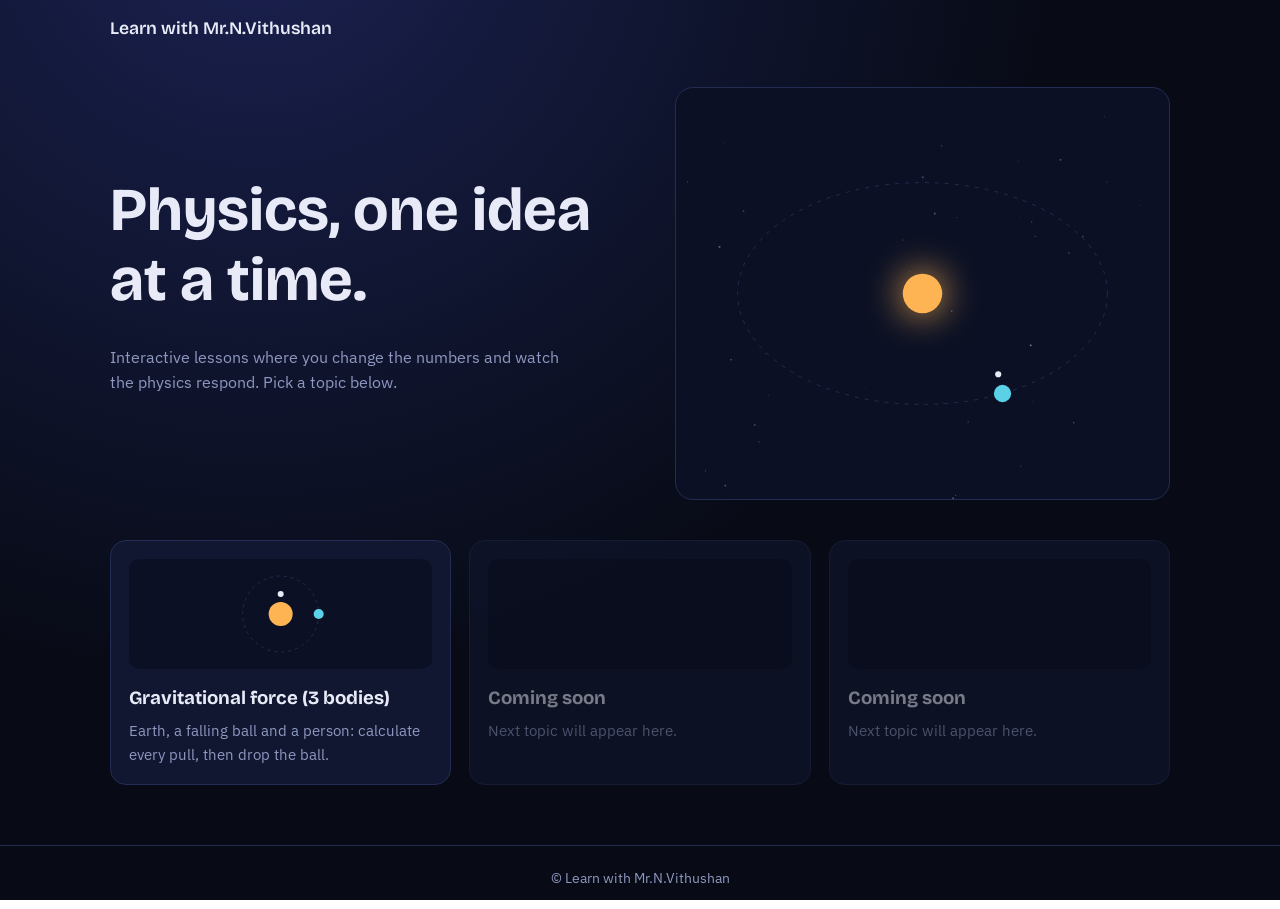
==== index.html @ 2456cb46 "Add files via upload" ====
<!DOCTYPE html><html lang="en"><head><meta charset="utf-8"><meta name="viewport" content="width=device-width,initial-scale=1">
<title>Learn with Mr.N.Vithushan</title>
<link rel="preconnect" href="https://fonts.googleapis.com"><link href="https://fonts.googleapis.com/css2?family=Bricolage+Grotesque:wght@600;700&family=IBM+Plex+Sans:wght@400;600&display=swap" rel="stylesheet">
<link rel="stylesheet" href="style.css"></head><body><div class="wrap">
<header class="top"><a href="index.html">Learn with Mr.N.Vithushan</a></header>
<section class="hero"><div><h1>Physics, one idea at a time.</h1><p>Interactive lessons where you change the numbers and watch the physics respond. Pick a topic below.</p></div>
<canvas id="hero" aria-label="Animation of a planet orbiting a star"></canvas></section>
<main class="grid">
<!-- ADD NEW TOPICS: copy one <a class="tile"> block, change the link, title and text -->
<a class="tile" href="gravity-3body.html"><svg viewBox="0 0 200 110" aria-hidden="true"><circle cx="100" cy="55" r="12" fill="#ffb454"/><circle cx="100" cy="55" r="38" fill="none" stroke="#232c52" stroke-dasharray="3 4"/><g class="orb"><circle cx="138" cy="55" r="5" fill="#5ad1e6"/></g><g class="orb orb2"><circle cx="100" cy="35" r="3" fill="#e8ebf7"/></g></svg>
<h3>Gravitational force (3 bodies)</h3><p>Earth, a falling ball and a person: calculate every pull, then drop the ball.</p></a>
<div class="tile soon"><svg viewBox="0 0 200 110"></svg><h3>Coming soon</h3><p>Next topic will appear here.</p></div>
<div class="tile soon"><svg viewBox="0 0 200 110"></svg><h3>Coming soon</h3><p>Next topic will appear here.</p></div>
</main></div><footer>© Learn with Mr.N.Vithushan</footer>
<script>
const c=document.getElementById('hero'),x=c.getContext('2d');let t=0;
function fit(){c.width=c.clientWidth*devicePixelRatio;c.height=c.clientHeight*devicePixelRatio}fit();addEventListener('resize',fit);
const st=Array.from({length:60},()=>[Math.random(),Math.random(),Math.random()*1.5+.3]);
function draw(){const W=c.width,H=c.height;x.clearRect(0,0,W,H);x.fillStyle='#8e98c0';
st.forEach(s=>{x.globalAlpha=.4+.4*Math.sin(t*2+s[0]*9);x.fillRect(s[0]*W,s[1]*H,s[2],s[2])});x.globalAlpha=1;
const cx=W/2,cy=H/2,u=W/400;
x.strokeStyle='#232c52';x.setLineDash([4,6]);x.beginPath();x.ellipse(cx,cy,150*u,90*u,0,0,7);x.stroke();x.setLineDash([]);
x.fillStyle='#ffb454';x.shadowColor='#ffb454';x.shadowBlur=30*u;x.beginPath();x.arc(cx,cy,16*u,0,7);x.fill();x.shadowBlur=0;
const a=t*1.2,px=cx+150*u*Math.cos(a),py=cy+90*u*Math.sin(a);
x.fillStyle='#5ad1e6';x.beginPath();x.arc(px,py,7*u,0,7);x.fill();
x.fillStyle='#e8ebf7';x.beginPath();x.arc(px+16*u*Math.cos(a*4),py+16*u*Math.sin(a*4),2.5*u,0,7);x.fill();
t+=.012;if(!matchMedia('(prefers-reduced-motion:reduce)').matches)requestAnimationFrame(draw)}draw();
</script></body></html>
---- style.css ----
:root{--bg:#080b16;--surf:#111731;--line:#232c52;--tx:#e8ebf7;--mute:#8e98c0;--amb:#ffb454;--cy:#5ad1e6}
*{box-sizing:border-box}html{scroll-behavior:smooth}
body{margin:0;background:radial-gradient(ellipse at 20% -10%,#1a2150 0,var(--bg) 55%) fixed;color:var(--tx);font:16px/1.6 'IBM Plex Sans',system-ui,sans-serif}
h1,h2,h3{font-family:'Bricolage Grotesque',sans-serif;line-height:1.15;margin:0 0 .5em}
a{color:var(--cy)}a:focus-visible,button:focus-visible,input:focus-visible,select:focus-visible{outline:2px solid var(--amb);outline-offset:2px}
.wrap{max-width:1100px;margin:0 auto;padding:0 20px}
header.top{display:flex;justify-content:space-between;align-items:center;padding:18px 0}
header.top a{color:var(--tx);text-decoration:none;font:600 1.1rem 'Bricolage Grotesque'}
.hero{display:grid;grid-template-columns:1.1fr 1fr;gap:20px;align-items:center;padding:30px 0 20px}
.hero h1{font-size:clamp(2.2rem,5vw,3.8rem)}.hero p{color:var(--mute);max-width:46ch}
.hero canvas{width:100%;aspect-ratio:1.2;border-radius:18px;background:#0b1024;border:1px solid var(--line)}
.grid{display:grid;grid-template-columns:repeat(auto-fill,minmax(260px,1fr));gap:18px;padding:20px 0 60px}
.tile{display:block;background:var(--surf);border:1px solid var(--line);border-radius:16px;padding:18px;text-decoration:none;color:var(--tx);transition:transform .2s,border-color .2s}
.tile:hover{transform:translateY(-4px);border-color:var(--amb)}
.tile svg{width:100%;height:110px;background:#0b1024;border-radius:10px;margin-bottom:12px}
.tile p{color:var(--mute);margin:0;font-size:.92rem}.tile.soon{opacity:.5;pointer-events:none}
.orb{transform-origin:100px 55px;animation:spin 6s linear infinite}.orb2{animation-duration:3s}
@keyframes spin{to{transform:rotate(360deg)}}
footer{border-top:1px solid var(--line);color:var(--mute);padding:20px 0;font-size:.9rem;text-align:center}
/* topic page */
.lab{display:grid;grid-template-columns:320px 1fr;gap:20px;padding-bottom:20px}
.panel{background:var(--surf);border:1px solid var(--line);border-radius:16px;padding:18px}
label{display:block;font-size:.85rem;color:var(--mute);margin-top:10px}
input,select{width:100%;padding:8px 10px;border-radius:8px;border:1px solid var(--line);background:#0b1024;color:var(--tx);font:inherit}
.row{display:flex;gap:10px;margin-top:14px}
button{flex:1;padding:10px;border-radius:10px;border:0;background:var(--amb);color:#1a1200;font:600 1rem 'IBM Plex Sans';cursor:pointer}
button.alt{background:transparent;border:1px solid var(--line);color:var(--tx)}
#cv{width:100%;height:480px;border-radius:16px;border:1px solid var(--line);background:#0b1024;display:block}
table{width:100%;border-collapse:collapse;margin:10px 0}td,th{padding:8px;border-bottom:1px solid var(--line);text-align:left;font-size:.93rem}
code,.f{font-family:ui-monospace,monospace;color:var(--amb)}
.stat{display:flex;gap:24px;flex-wrap:wrap;margin-top:10px}.stat b{display:block;font:600 1.3rem 'Bricolage Grotesque';color:var(--cy)}
.note{color:var(--mute);font-size:.9rem}
@media(max-width:800px){.hero,.lab{grid-template-columns:1fr}}
@media(prefers-reduced-motion:reduce){.orb{animation:none}}
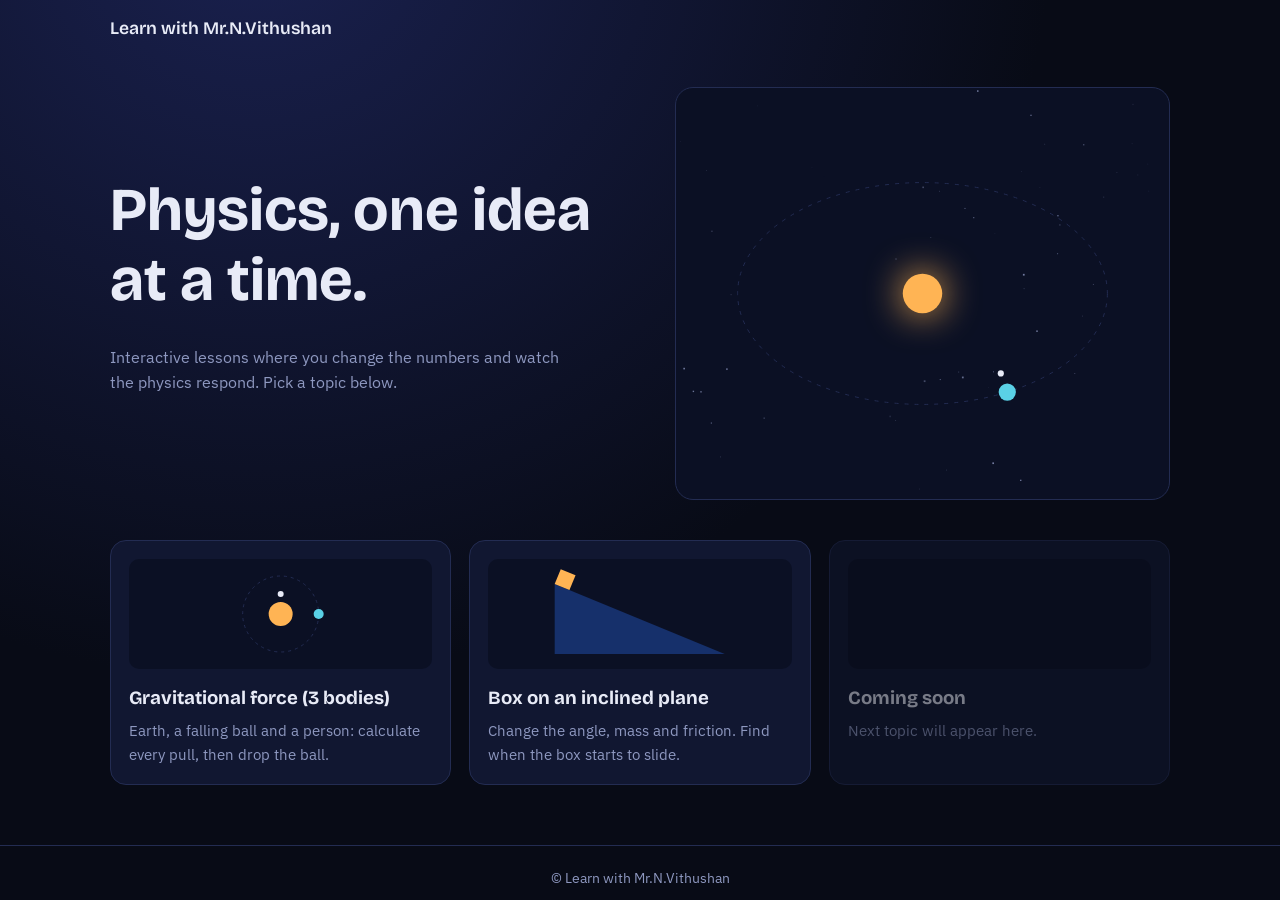
==== commit 9641dfac: "Add files via upload" ====
--- a/index.html
+++ b/index.html
@@ -9,7 +9,8 @@
 <!-- ADD NEW TOPICS: copy one <a class="tile"> block, change the link, title and text -->
 <a class="tile" href="gravity-3body.html"><svg viewBox="0 0 200 110" aria-hidden="true"><circle cx="100" cy="55" r="12" fill="#ffb454"/><circle cx="100" cy="55" r="38" fill="none" stroke="#232c52" stroke-dasharray="3 4"/><g class="orb"><circle cx="138" cy="55" r="5" fill="#5ad1e6"/></g><g class="orb orb2"><circle cx="100" cy="35" r="3" fill="#e8ebf7"/></g></svg>
 <h3>Gravitational force (3 bodies)</h3><p>Earth, a falling ball and a person: calculate every pull, then drop the ball.</p></a>
-<div class="tile soon"><svg viewBox="0 0 200 110"></svg><h3>Coming soon</h3><p>Next topic will appear here.</p></div>
+<a class="tile" href="inclined-plane.html"><svg viewBox="0 0 200 110" aria-hidden="true"><polygon points="15,25 185,95 15,95" fill="#16306b"/><g transform="translate(15 25) rotate(22.4)"><rect class="bx" x="0" y="-16" width="16" height="16" fill="#ffb454"/></g></svg>
+<h3>Box on an inclined plane</h3><p>Change the angle, mass and friction. Find when the box starts to slide.</p></a>
 <div class="tile soon"><svg viewBox="0 0 200 110"></svg><h3>Coming soon</h3><p>Next topic will appear here.</p></div>
 </main></div><footer>© Learn with Mr.N.Vithushan</footer>
 <script>
--- a/style.css
+++ b/style.css
@@ -32,3 +32,6 @@
 .note{color:var(--mute);font-size:.9rem}
 @media(max-width:800px){.hero,.lab{grid-template-columns:1fr}}
 @media(prefers-reduced-motion:reduce){.orb{animation:none}}
+.bx{animation:slide 3.2s ease-in infinite}@keyframes slide{from{transform:translateX(8px)}to{transform:translateX(140px)}}
+.scroll{max-height:340px;overflow:auto}.ok{color:#7be0a0}.bad{color:#ff8a7a}input[type=range]{padding:0}
+@media(prefers-reduced-motion:reduce){.bx{animation:none}}
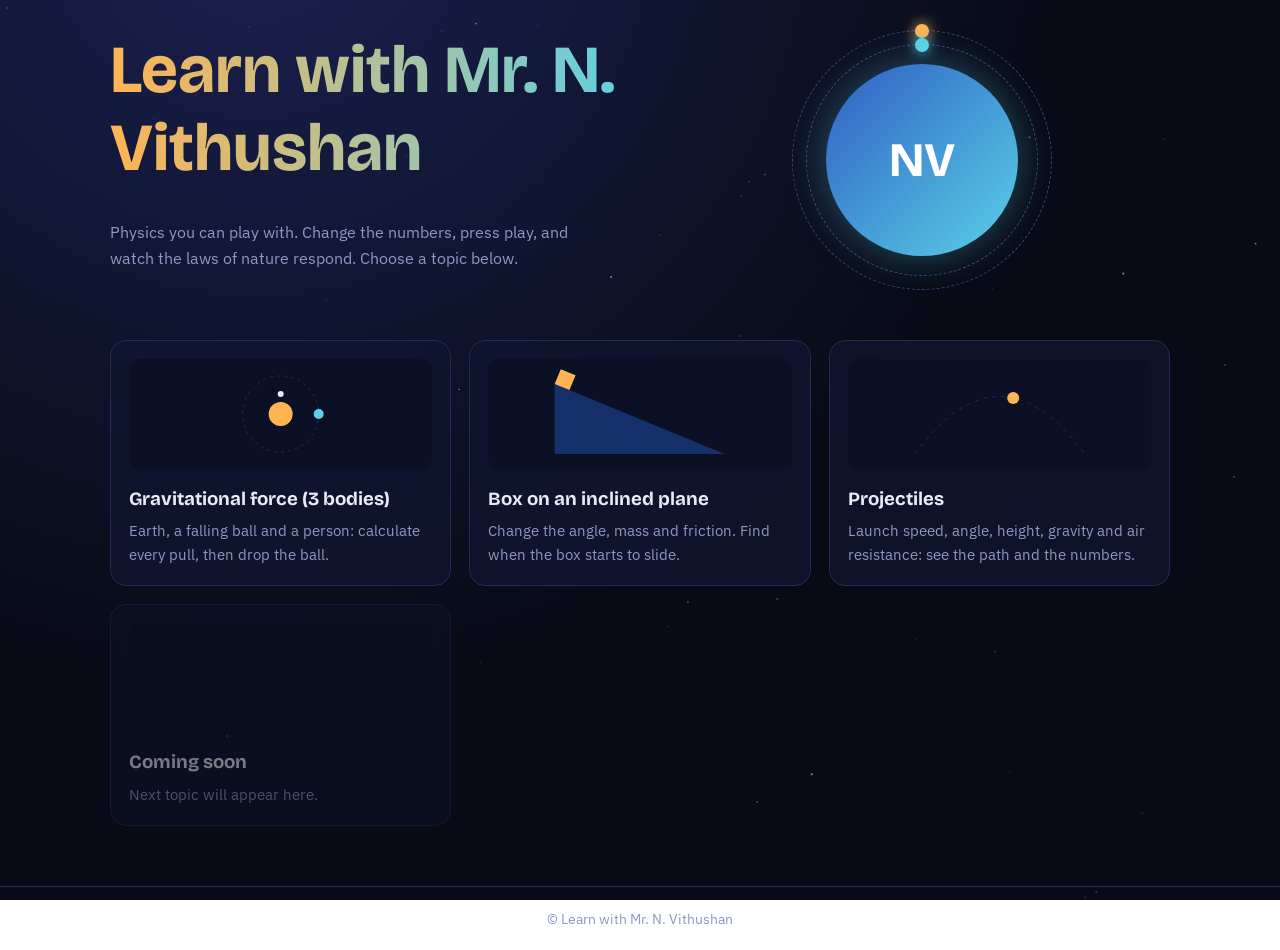
==== commit cc0e8944: "Add files via upload" ====
--- a/index.html
+++ b/index.html
@@ -1,29 +1,17 @@
 <!DOCTYPE html><html lang="en"><head><meta charset="utf-8"><meta name="viewport" content="width=device-width,initial-scale=1">
-<title>Learn with Mr.N.Vithushan</title>
+<title>Learn with Mr. N. Vithushan</title>
 <link rel="preconnect" href="https://fonts.googleapis.com"><link href="https://fonts.googleapis.com/css2?family=Bricolage+Grotesque:wght@600;700&family=IBM+Plex+Sans:wght@400;600&display=swap" rel="stylesheet">
 <link rel="stylesheet" href="style.css"></head><body><div class="wrap">
-<header class="top"><a href="index.html">Learn with Mr.N.Vithushan</a></header>
-<section class="hero"><div><h1>Physics, one idea at a time.</h1><p>Interactive lessons where you change the numbers and watch the physics respond. Pick a topic below.</p></div>
-<canvas id="hero" aria-label="Animation of a planet orbiting a star"></canvas></section>
+<section class="hero"><div><h1 class="title" style="font-size:clamp(2.4rem,6vw,4.2rem)">Learn with Mr. N. Vithushan</h1><p>Physics you can play with. Change the numbers, press play, and watch the laws of nature respond. Choose a topic below.</p></div>
+<div class="dp"><div class="ring"><i></i></div><div class="ring r2"><i></i></div>
+<div class="pic"><span>NV</span><img src="dp.jpg" alt="Mr. N. Vithushan" onerror="this.remove()"></div></div></section>
 <main class="grid">
 <!-- ADD NEW TOPICS: copy one <a class="tile"> block, change the link, title and text -->
 <a class="tile" href="gravity-3body.html"><svg viewBox="0 0 200 110" aria-hidden="true"><circle cx="100" cy="55" r="12" fill="#ffb454"/><circle cx="100" cy="55" r="38" fill="none" stroke="#232c52" stroke-dasharray="3 4"/><g class="orb"><circle cx="138" cy="55" r="5" fill="#5ad1e6"/></g><g class="orb orb2"><circle cx="100" cy="35" r="3" fill="#e8ebf7"/></g></svg>
 <h3>Gravitational force (3 bodies)</h3><p>Earth, a falling ball and a person: calculate every pull, then drop the ball.</p></a>
 <a class="tile" href="inclined-plane.html"><svg viewBox="0 0 200 110" aria-hidden="true"><polygon points="15,25 185,95 15,95" fill="#16306b"/><g transform="translate(15 25) rotate(22.4)"><rect class="bx" x="0" y="-16" width="16" height="16" fill="#ffb454"/></g></svg>
 <h3>Box on an inclined plane</h3><p>Change the angle, mass and friction. Find when the box starts to slide.</p></a>
+<a class="tile" href="projectile.html"><svg viewBox="0 0 200 110" aria-hidden="true"><path d="M15 95 Q100 -20 185 95" fill="none" stroke="#232c52" stroke-dasharray="4 5"/><circle r="6" fill="#ffb454"><animateMotion dur="2.6s" repeatCount="indefinite" path="M15 95 Q100 -20 185 95"/></circle></svg>
+<h3>Projectiles</h3><p>Launch speed, angle, height, gravity and air resistance: see the path and the numbers.</p></a>
 <div class="tile soon"><svg viewBox="0 0 200 110"></svg><h3>Coming soon</h3><p>Next topic will appear here.</p></div>
-</main></div><footer>© Learn with Mr.N.Vithushan</footer>
-<script>
-const c=document.getElementById('hero'),x=c.getContext('2d');let t=0;
-function fit(){c.width=c.clientWidth*devicePixelRatio;c.height=c.clientHeight*devicePixelRatio}fit();addEventListener('resize',fit);
-const st=Array.from({length:60},()=>[Math.random(),Math.random(),Math.random()*1.5+.3]);
-function draw(){const W=c.width,H=c.height;x.clearRect(0,0,W,H);x.fillStyle='#8e98c0';
-st.forEach(s=>{x.globalAlpha=.4+.4*Math.sin(t*2+s[0]*9);x.fillRect(s[0]*W,s[1]*H,s[2],s[2])});x.globalAlpha=1;
-const cx=W/2,cy=H/2,u=W/400;
-x.strokeStyle='#232c52';x.setLineDash([4,6]);x.beginPath();x.ellipse(cx,cy,150*u,90*u,0,0,7);x.stroke();x.setLineDash([]);
-x.fillStyle='#ffb454';x.shadowColor='#ffb454';x.shadowBlur=30*u;x.beginPath();x.arc(cx,cy,16*u,0,7);x.fill();x.shadowBlur=0;
-const a=t*1.2,px=cx+150*u*Math.cos(a),py=cy+90*u*Math.sin(a);
-x.fillStyle='#5ad1e6';x.beginPath();x.arc(px,py,7*u,0,7);x.fill();
-x.fillStyle='#e8ebf7';x.beginPath();x.arc(px+16*u*Math.cos(a*4),py+16*u*Math.sin(a*4),2.5*u,0,7);x.fill();
-t+=.012;if(!matchMedia('(prefers-reduced-motion:reduce)').matches)requestAnimationFrame(draw)}draw();
-</script></body></html>
+</main></div><footer>© Learn with Mr. N. Vithushan</footer><script src="site.js"></script></body></html>
--- a/style.css
+++ b/style.css
@@ -35,3 +35,20 @@
 .bx{animation:slide 3.2s ease-in infinite}@keyframes slide{from{transform:translateX(8px)}to{transform:translateX(140px)}}
 .scroll{max-height:340px;overflow:auto}.ok{color:#7be0a0}.bad{color:#ff8a7a}input[type=range]{padding:0}
 @media(prefers-reduced-motion:reduce){.bx{animation:none}}
+/* v3 look */
+.panel,.tile{background:rgba(17,23,49,.78);backdrop-filter:blur(6px)}
+.tile:hover{box-shadow:0 0 28px rgba(255,180,84,.2)}
+h1.title{background:linear-gradient(90deg,#ffb454,#5ad1e6);-webkit-background-clip:text;background-clip:text;color:transparent}
+.banner{width:100%;height:130px;border-radius:16px;border:1px solid var(--line);background:linear-gradient(120deg,#0e1533,#141c44);margin:6px 0 18px;display:block}
+.theory{margin-bottom:20px}.theory h4{margin:16px 0 4px;font:600 1.05rem 'Bricolage Grotesque';color:var(--cy)}
+.theory p{margin:4px 0;max-width:80ch}
+.eq{background:#0b1024;border-left:3px solid var(--amb);padding:8px 12px;margin:8px 0;font-family:ui-monospace,monospace;color:var(--amb);overflow-x:auto}
+.dp{position:relative;width:260px;height:260px;margin:auto}
+.dp .pic{position:absolute;inset:34px;border-radius:50%;overflow:hidden;background:linear-gradient(135deg,#2f5fc4,#5ad1e6);display:grid;place-items:center;font:700 3rem 'Bricolage Grotesque';color:#fff;box-shadow:0 0 40px rgba(90,209,230,.35);animation:pulse 4s ease-in-out infinite}
+.dp img{position:absolute;inset:0;width:100%;height:100%;object-fit:cover}
+.ring{position:absolute;inset:0;border:1px dashed #3a4780;border-radius:50%;animation:spin 14s linear infinite}
+.ring i{position:absolute;top:-7px;left:calc(50% - 7px);width:14px;height:14px;border-radius:50%;background:var(--amb);box-shadow:0 0 14px var(--amb)}
+.r2{inset:14px;animation-duration:9s;animation-direction:reverse}.r2 i{background:var(--cy);box-shadow:0 0 14px var(--cy)}
+@keyframes pulse{50%{box-shadow:0 0 70px rgba(255,180,84,.45)}}
+.hero{padding:30px 0}
+@media(prefers-reduced-motion:reduce){.ring,.dp .pic{animation:none}}
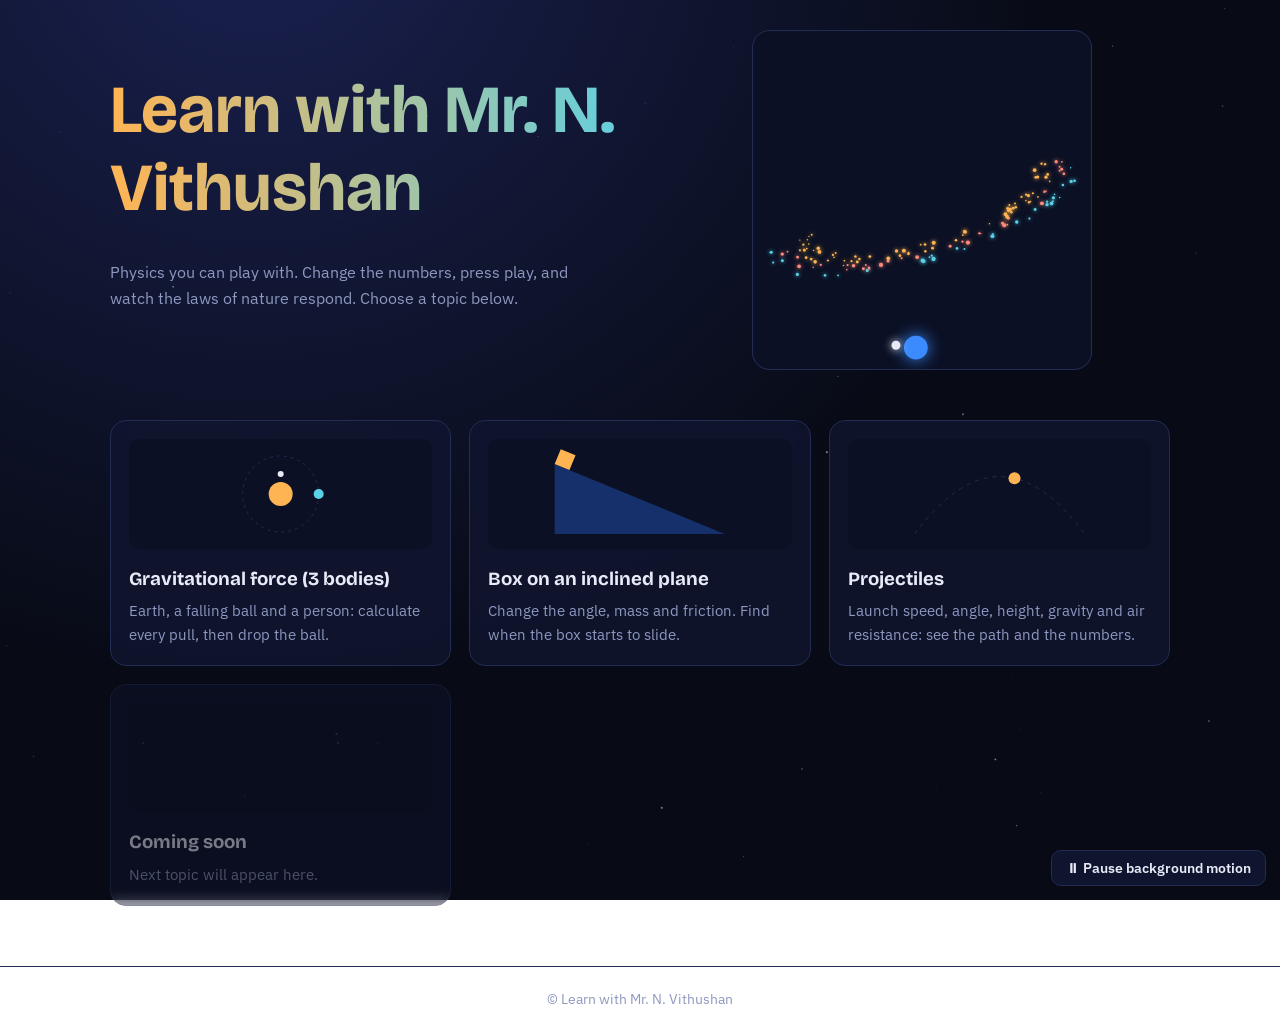
==== commit 560a3045: "Add files via upload" ====
--- a/index.html
+++ b/index.html
@@ -3,8 +3,7 @@
 <link rel="preconnect" href="https://fonts.googleapis.com"><link href="https://fonts.googleapis.com/css2?family=Bricolage+Grotesque:wght@600;700&family=IBM+Plex+Sans:wght@400;600&display=swap" rel="stylesheet">
 <link rel="stylesheet" href="style.css"></head><body><div class="wrap">
 <section class="hero"><div><h1 class="title" style="font-size:clamp(2.4rem,6vw,4.2rem)">Learn with Mr. N. Vithushan</h1><p>Physics you can play with. Change the numbers, press play, and watch the laws of nature respond. Choose a topic below.</p></div>
-<div class="dp"><div class="ring"><i></i></div><div class="ring r2"><i></i></div>
-<div class="pic"><span>NV</span><img src="dp.jpg" alt="Mr. N. Vithushan" onerror="this.remove()"></div></div></section>
+<div class="dp"><canvas class="dpb" aria-hidden="true"></canvas><div class="pic"><span>NV</span><img src="dp.jpg" alt="Mr. N. Vithushan" onerror="this.remove()"></div><canvas class="dpf" aria-hidden="true"></canvas></div></section>
 <main class="grid">
 <!-- ADD NEW TOPICS: copy one <a class="tile"> block, change the link, title and text -->
 <a class="tile" href="gravity-3body.html"><svg viewBox="0 0 200 110" aria-hidden="true"><circle cx="100" cy="55" r="12" fill="#ffb454"/><circle cx="100" cy="55" r="38" fill="none" stroke="#232c52" stroke-dasharray="3 4"/><g class="orb"><circle cx="138" cy="55" r="5" fill="#5ad1e6"/></g><g class="orb orb2"><circle cx="100" cy="35" r="3" fill="#e8ebf7"/></g></svg>
--- a/style.css
+++ b/style.css
@@ -52,3 +52,10 @@
 @keyframes pulse{50%{box-shadow:0 0 70px rgba(255,180,84,.45)}}
 .hero{padding:30px 0}
 @media(prefers-reduced-motion:reduce){.ring,.dp .pic{animation:none}}
+/* v4: 3D dp + pause */
+.dp{width:min(340px,80vw);height:auto;aspect-ratio:1}
+.dp .pic{inset:21%;z-index:1}
+.dp canvas{position:absolute;inset:0;width:100%;height:100%;pointer-events:none}
+.dpb{z-index:0}.dpf{z-index:2}
+.scene-btn{position:fixed;right:14px;bottom:14px;z-index:5;flex:none;width:auto;padding:8px 14px;font-size:.85rem;background:rgba(17,23,49,.92);border:1px solid var(--line);color:var(--tx)}
+.paused *{animation-play-state:paused!important}
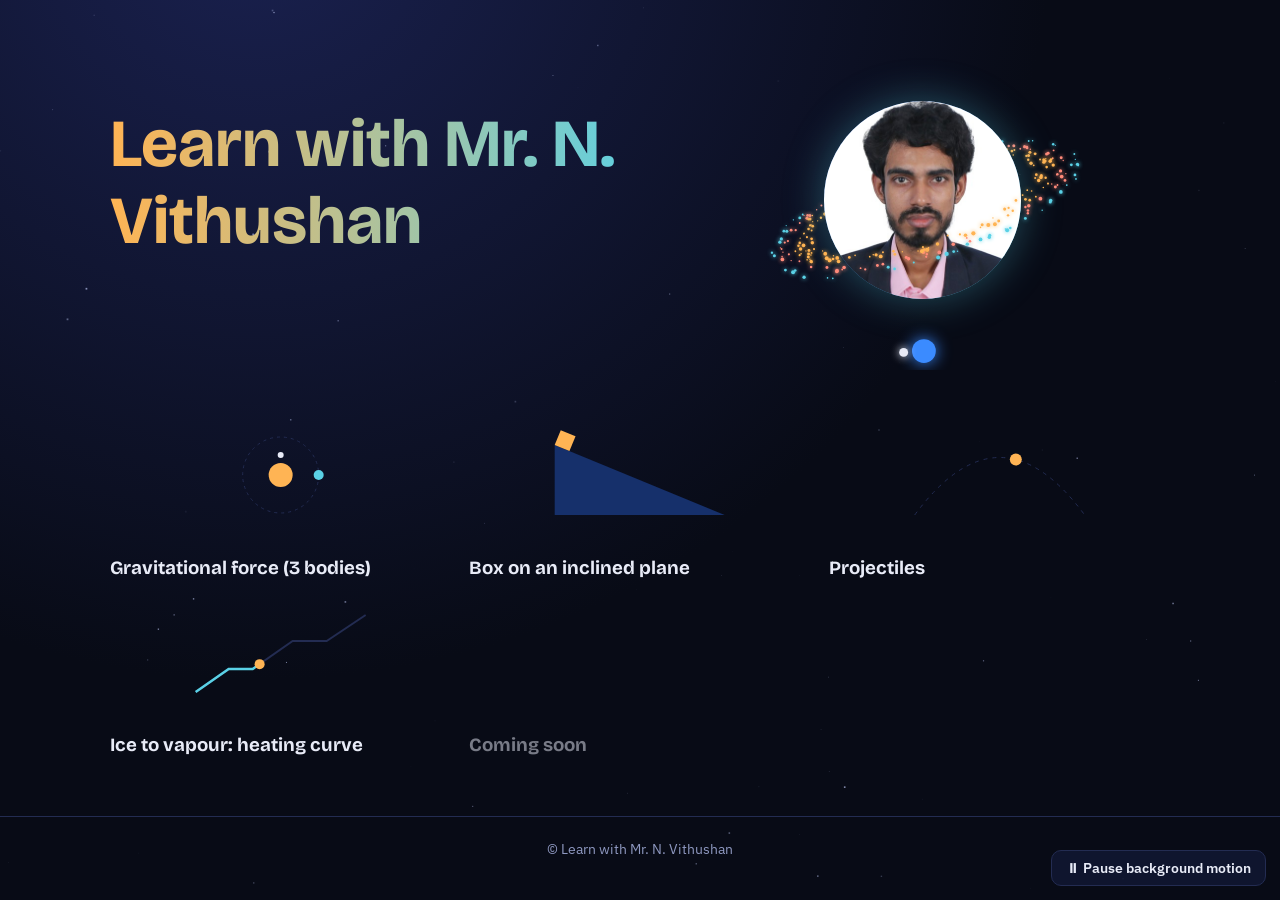
==== commit ff2c9ddc: "Add files via upload" ====
--- a/index.html
+++ b/index.html
@@ -2,15 +2,17 @@
 <title>Learn with Mr. N. Vithushan</title>
 <link rel="preconnect" href="https://fonts.googleapis.com"><link href="https://fonts.googleapis.com/css2?family=Bricolage+Grotesque:wght@600;700&family=IBM+Plex+Sans:wght@400;600&display=swap" rel="stylesheet">
 <link rel="stylesheet" href="style.css"></head><body><div class="wrap">
-<section class="hero"><div><h1 class="title" style="font-size:clamp(2.4rem,6vw,4.2rem)">Learn with Mr. N. Vithushan</h1><p>Physics you can play with. Change the numbers, press play, and watch the laws of nature respond. Choose a topic below.</p></div>
+<section class="hero"><div><h1 class="title" style="font-size:clamp(2.4rem,6vw,4.2rem)">Learn with Mr. N. Vithushan</h1></div>
 <div class="dp"><canvas class="dpb" aria-hidden="true"></canvas><div class="pic"><span>NV</span><img src="dp.jpg" alt="Mr. N. Vithushan" onerror="this.remove()"></div><canvas class="dpf" aria-hidden="true"></canvas></div></section>
 <main class="grid">
 <!-- ADD NEW TOPICS: copy one <a class="tile"> block, change the link, title and text -->
 <a class="tile" href="gravity-3body.html"><svg viewBox="0 0 200 110" aria-hidden="true"><circle cx="100" cy="55" r="12" fill="#ffb454"/><circle cx="100" cy="55" r="38" fill="none" stroke="#232c52" stroke-dasharray="3 4"/><g class="orb"><circle cx="138" cy="55" r="5" fill="#5ad1e6"/></g><g class="orb orb2"><circle cx="100" cy="35" r="3" fill="#e8ebf7"/></g></svg>
-<h3>Gravitational force (3 bodies)</h3><p>Earth, a falling ball and a person: calculate every pull, then drop the ball.</p></a>
+<h3>Gravitational force (3 bodies)</h3></a>
 <a class="tile" href="inclined-plane.html"><svg viewBox="0 0 200 110" aria-hidden="true"><polygon points="15,25 185,95 15,95" fill="#16306b"/><g transform="translate(15 25) rotate(22.4)"><rect class="bx" x="0" y="-16" width="16" height="16" fill="#ffb454"/></g></svg>
-<h3>Box on an inclined plane</h3><p>Change the angle, mass and friction. Find when the box starts to slide.</p></a>
+<h3>Box on an inclined plane</h3></a>
 <a class="tile" href="projectile.html"><svg viewBox="0 0 200 110" aria-hidden="true"><path d="M15 95 Q100 -20 185 95" fill="none" stroke="#232c52" stroke-dasharray="4 5"/><circle r="6" fill="#ffb454"><animateMotion dur="2.6s" repeatCount="indefinite" path="M15 95 Q100 -20 185 95"/></circle></svg>
-<h3>Projectiles</h3><p>Launch speed, angle, height, gravity and air resistance: see the path and the numbers.</p></a>
-<div class="tile soon"><svg viewBox="0 0 200 110"></svg><h3>Coming soon</h3><p>Next topic will appear here.</p></div>
+<h3>Projectiles</h3></a>
+<a class="tile" href="ice-to-vapour.html"><svg viewBox="0 0 200 110" aria-hidden="true"><path d="M15 95 L48 72 L72 72 L112 44 L146 44 L185 18" fill="none" stroke="#232c52" stroke-width="2"/><path d="M15 95 L48 72 L72 72 L112 44 L146 44 L185 18" fill="none" stroke="#5ad1e6" stroke-width="2.5" stroke-dasharray="200" stroke-dashoffset="200"><animate attributeName="stroke-dashoffset" from="200" to="0" dur="4s" repeatCount="indefinite"/></path><circle r="5" fill="#ffb454"><animateMotion dur="4s" repeatCount="indefinite" path="M15 95 L48 72 L72 72 L112 44 L146 44 L185 18"/></circle></svg>
+<h3>Ice to vapour: heating curve</h3></a>
+<div class="tile soon"><svg viewBox="0 0 200 110"></svg><h3>Coming soon</h3></div>
 </main></div><footer>© Learn with Mr. N. Vithushan</footer><script src="site.js"></script></body></html>
--- a/style.css
+++ b/style.css
@@ -59,3 +59,14 @@
 .dpb{z-index:0}.dpf{z-index:2}
 .scene-btn{position:fixed;right:14px;bottom:14px;z-index:5;flex:none;width:auto;padding:8px 14px;font-size:.85rem;background:rgba(17,23,49,.92);border:1px solid var(--line);color:var(--tx)}
 .paused *{animation-play-state:paused!important}
+
+/* v5: no separate boxes */
+.panel,.tile{background:none;border:0;border-radius:0;padding:0;backdrop-filter:none;box-shadow:none}
+.tile:hover{border-color:transparent;box-shadow:none}
+.tile:hover svg{filter:drop-shadow(0 0 14px rgba(255,180,84,.35))}
+.tile svg{background:none;border-radius:0}
+.tile h3{margin:8px 0 0}
+.hero canvas,.banner,#cv,#gr{background:none;border:0;border-radius:0}
+#gr{width:100%;height:340px;display:block}
+details.consts{margin-top:12px}details.consts summary{cursor:pointer;color:var(--mute);font-size:.9rem}
+.sw{display:inline-block;width:10px;height:10px;border-radius:50%;margin-right:8px}
